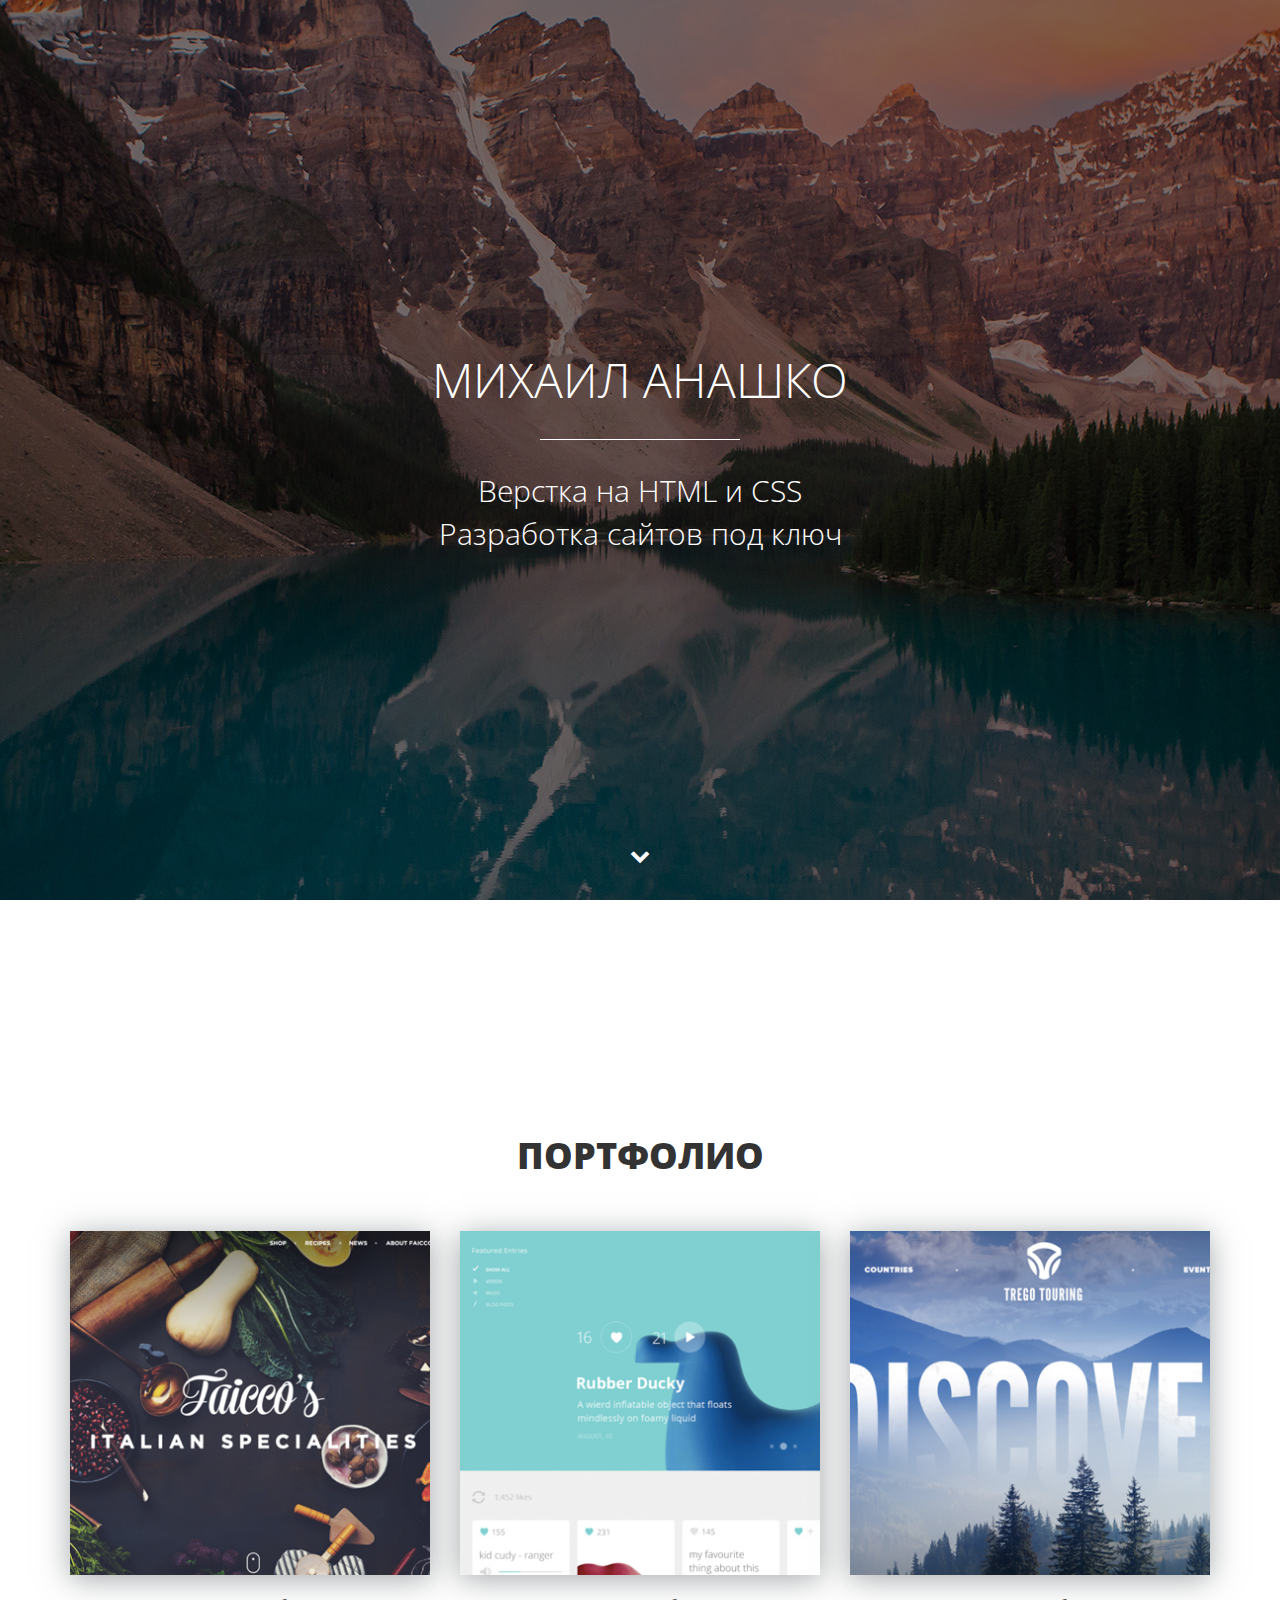
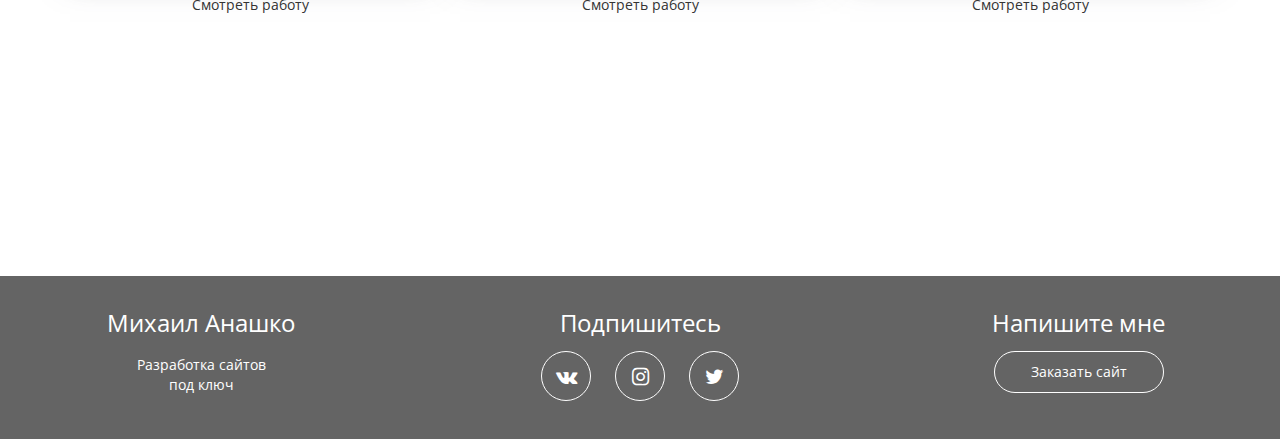
==== index.html @ 3a3146f4 "Загрузили все файлы и папки" ====
<!DOCTYPE html>
<html lang="ru">
  <head>
    <meta charset="utf-8">
    <meta http-equiv="X-UA-Compatible" content="IE=edge">
    <meta name="viewport" content="width=device-width, initial-scale=1">
    <!-- meta для соцсетей -->
    <meta property="og:url" content="">
    <meta property="og:type" content="website">
    <meta property="og:title" content="Михаил Анашко - верстка сайтов на HTML и CSS">
    <meta property="og:image" content="">
    <meta property="og:description" content="Закажите разработку сайта без посредников от 5 990 рублей">
    <meta property="og:site_name" content="Портфолио верстальщика">
    <meta property="article:author" content="Михаил Анашко">
    <!-- Заголовок сайта -->
    <title>Михаил Анашко - Портфолио</title>
    <link href="https://fonts.googleapis.com/css?family=Open+Sans:300,400,800&amp;subset=cyrillic" rel="stylesheet">
    <link href="css/bootstrap.min.css" rel="stylesheet">
    <link rel="stylesheet" href="css/fontello.css">
    <link rel="stylesheet" href="css/fontello-embedded.css">
    <link rel="stylesheet" href="css/fontello.css">
    <link rel="stylesheet" href="css/fontello-embedded.css">
    <link href="css/style.css" rel="stylesheet">
    <!-- Фавиконка -->
    <link rel="shortcut icon" type="image/x-icon" href="favicon.ico">
    <!--[if lt IE 9]>
      <script src="https://oss.maxcdn.com/html5shiv/3.7.3/html5shiv.min.js"></script>
      <script src="https://oss.maxcdn.com/respond/1.4.2/respond.min.js"></script>
    <![endif]-->
  </head>
  <body>	
	<div class="main">
    <div class="main-overlay"></div>
	   <div class="wrapper">
        <div class="main-header">
            <h1>Михаил Анашко</h1>
            <div class="main-line"></div>
            <p>Верстка на HTML и CSS
            <br>Разработка сайтов под ключ</p>
        </div>      
       </div>
       <a class="main-down" href="#"><i class="icon-down"></i></a>
	</div>
    <div class="portfolio">
     <div class="container">
      <h2 class="section-header">Портфолио</h2>
       <div class="row">
        <div class="col-lg-4">
            <div class="portfolio-block">
            <img src="img/portfolio/1.jpg" alt="Работа №">
            <a data-toggle="modal" data-work='work-1' href="#work">Смотреть работу</a>
            </div>
        </div>
        <div class="col-lg-4">
            <div class="portfolio-block">
            <img src="img/portfolio/2.jpg" alt="Работа №">
            <a data-toggle="modal" data-work='work-2' href="#work">Смотреть работу</a>
            </div>
        </div>
        <div class="col-lg-4">
            <div class="portfolio-block">
            <img src="img/portfolio/3.jpg" alt="Работа №">
            <a data-toggle="modal" data-work='work-3' href="#work">Смотреть работу</a>
            </div>
        </div>
       </div>
     </div>
    </div>
    <div class="footer">
     <div class="container">
      <div class="row">
      <div class="col-lg-3">
      <strong>Михаил Анашко</strong>
      <p>Разработка сайтов<br>под ключ</p>
      </div>
      <div class="col-lg-6">
          <strong>Подпишитесь</strong>
          <div class="social-links">
              <a href="https://vk.com/spacemushroom"><i class="icon-vk" id=""></i></a>
              <a href="https://instagram.com/mikey_omnomnom"><i class="icon-instagram" id=""></i></a>
              <a href="https://twitter.com/mikey_omnomnom"><i class="icon-twitter" id=""></i></a>
          </div>
      </div>
      <div class="col-lg-3">
      <strong>Напишите мне</strong>
      <a href="https://vk.me/spacemushroom" class="offer-btn">Заказать сайт</a>
      </div>
      </div>
     </div>

    <!-- Modal -->
    <div class="modal fade" id="work" role="dialog">
        <div class="modal-dialog" role="document">
        <div class="modal-content">
            <div class="modal-header">
            <button type="button" class="close" data-dismiss="modal" aria-label="Close"><span aria-hidden="true">&times;</span></button>
            <h4 class="modal-title">Описание проекта</h4>
            </div>
            <div class="modal-body">
                    
            </div>
        </div>
        </div>
    </div>

    <!-- jQuery (necessary for Bootstrap's JavaScript plugins) -->
    <script src="https://ajax.googleapis.com/ajax/libs/jquery/1.12.4/jquery.min.js"></script>
    <script src="js/bootstrap.min.js"></script>
    <script>
        $(function() {
            var link = $('a[data-toggle="modal"]');
            link.on('click', function(event) {
                var work = $(this).attr('data-work');
                var modal = $('.modal');
                modal.find('.modal-body').load(work+'.html');
            });
        });
    </script>
  </body>
</html>
---- css/fontello.css ----
@font-face {
  font-family: 'fontello';
  src: url('../font/fontello.eot?2247702');
  src: url('../font/fontello.eot?2247702#iefix') format('embedded-opentype'),
       url('../font/fontello.woff2?2247702') format('woff2'),
       url('../font/fontello.woff?2247702') format('woff'),
       url('../font/fontello.ttf?2247702') format('truetype'),
       url('../font/fontello.svg?2247702#fontello') format('svg');
  font-weight: normal;
  font-style: normal;
}
/* Chrome hack: SVG is rendered more smooth in Windozze. 100% magic, uncomment if you need it. */
/* Note, that will break hinting! In other OS-es font will be not as sharp as it could be */
/*
@media screen and (-webkit-min-device-pixel-ratio:0) {
  @font-face {
    font-family: 'fontello';
    src: url('../font/fontello.svg?2247702#fontello') format('svg');
  }
}
*/
 
 [class^="icon-"]:before, [class*=" icon-"]:before {
  font-family: "fontello";
  font-style: normal;
  font-weight: normal;
  speak: none;
 
  display: inline-block;
  text-decoration: inherit;
  width: 1em;
  margin-right: .2em;
  text-align: center;
  /* opacity: .8; */
 
  /* For safety - reset parent styles, that can break glyph codes*/
  font-variant: normal;
  text-transform: none;
 
  /* fix buttons height, for twitter bootstrap */
  line-height: 1em;
 
  /* Animation center compensation - margins should be symmetric */
  /* remove if not needed */
  margin-left: .2em;
 
  /* you can be more comfortable with increased icons size */
  /* font-size: 120%; */
 
  /* Font smoothing. That was taken from TWBS */
  -webkit-font-smoothing: antialiased;
  -moz-osx-font-smoothing: grayscale;
 
  /* Uncomment for 3D effect */
  /* text-shadow: 1px 1px 1px rgba(127, 127, 127, 0.3); */
}
 
.icon-down:before { content: '\e800'; } /* '' */
.icon-twitter:before { content: '\f099'; } /* '' */
.icon-instagram:before { content: '\f16d'; } /* '' */
.icon-vk:before { content: '\f189'; } /* '' */
---- css/fontello-embedded.css ----
@font-face {
  font-family: 'fontello';
  src: url('../font/fontello.eot?7148316');
  src: url('../font/fontello.eot?7148316#iefix') format('embedded-opentype'),
       url('../font/fontello.svg?7148316#fontello') format('svg');
  font-weight: normal;
  font-style: normal;
}
@font-face {
  font-family: 'fontello';
  src: url('[data-uri]') format('woff'),
       url('[data-uri]') format('truetype');
}
/* Chrome hack: SVG is rendered more smooth in Windozze. 100% magic, uncomment if you need it. */
/* Note, that will break hinting! In other OS-es font will be not as sharp as it could be */
/*
@media screen and (-webkit-min-device-pixel-ratio:0) {
  @font-face {
    font-family: 'fontello';
    src: url('../font/fontello.svg?7148316#fontello') format('svg');
  }
}
*/
 
 [class^="icon-"]:before, [class*=" icon-"]:before {
  font-family: "fontello";
  font-style: normal;
  font-weight: normal;
  speak: none;
 
  display: inline-block;
  text-decoration: inherit;
  width: 1em;
  margin-right: .2em;
  text-align: center;
  /* opacity: .8; */
 
  /* For safety - reset parent styles, that can break glyph codes*/
  font-variant: normal;
  text-transform: none;
     
  /* fix buttons height, for twitter bootstrap */
  line-height: 1em;
 
  /* Animation center compensation - margins should be symmetric */
  /* remove if not needed */
  margin-left: .2em;
 
  /* you can be more comfortable with increased icons size */
  /* font-size: 120%; */
 
  /* Uncomment for 3D effect */
  /* text-shadow: 1px 1px 1px rgba(127, 127, 127, 0.3); */
}
.icon-down:before { content: '\e800'; } /* '' */
.icon-twitter:before { content: '\f099'; } /* '' */
.icon-instagram:before { content: '\f16d'; } /* '' */
.icon-vk:before { content: '\f189'; } /* '' */
---- css/fontello.css ----
@font-face {
  font-family: 'fontello';
  src: url('../font/fontello.eot?2247702');
  src: url('../font/fontello.eot?2247702#iefix') format('embedded-opentype'),
       url('../font/fontello.woff2?2247702') format('woff2'),
       url('../font/fontello.woff?2247702') format('woff'),
       url('../font/fontello.ttf?2247702') format('truetype'),
       url('../font/fontello.svg?2247702#fontello') format('svg');
  font-weight: normal;
  font-style: normal;
}
/* Chrome hack: SVG is rendered more smooth in Windozze. 100% magic, uncomment if you need it. */
/* Note, that will break hinting! In other OS-es font will be not as sharp as it could be */
/*
@media screen and (-webkit-min-device-pixel-ratio:0) {
  @font-face {
    font-family: 'fontello';
    src: url('../font/fontello.svg?2247702#fontello') format('svg');
  }
}
*/
 
 [class^="icon-"]:before, [class*=" icon-"]:before {
  font-family: "fontello";
  font-style: normal;
  font-weight: normal;
  speak: none;
 
  display: inline-block;
  text-decoration: inherit;
  width: 1em;
  margin-right: .2em;
  text-align: center;
  /* opacity: .8; */
 
  /* For safety - reset parent styles, that can break glyph codes*/
  font-variant: normal;
  text-transform: none;
 
  /* fix buttons height, for twitter bootstrap */
  line-height: 1em;
 
  /* Animation center compensation - margins should be symmetric */
  /* remove if not needed */
  margin-left: .2em;
 
  /* you can be more comfortable with increased icons size */
  /* font-size: 120%; */
 
  /* Font smoothing. That was taken from TWBS */
  -webkit-font-smoothing: antialiased;
  -moz-osx-font-smoothing: grayscale;
 
  /* Uncomment for 3D effect */
  /* text-shadow: 1px 1px 1px rgba(127, 127, 127, 0.3); */
}
 
.icon-down:before { content: '\e800'; } /* '' */
.icon-twitter:before { content: '\f099'; } /* '' */
.icon-instagram:before { content: '\f16d'; } /* '' */
.icon-vk:before { content: '\f189'; } /* '' */
---- css/fontello-embedded.css ----
@font-face {
  font-family: 'fontello';
  src: url('../font/fontello.eot?7148316');
  src: url('../font/fontello.eot?7148316#iefix') format('embedded-opentype'),
       url('../font/fontello.svg?7148316#fontello') format('svg');
  font-weight: normal;
  font-style: normal;
}
@font-face {
  font-family: 'fontello';
  src: url('[data-uri]') format('woff'),
       url('[data-uri]') format('truetype');
}
/* Chrome hack: SVG is rendered more smooth in Windozze. 100% magic, uncomment if you need it. */
/* Note, that will break hinting! In other OS-es font will be not as sharp as it could be */
/*
@media screen and (-webkit-min-device-pixel-ratio:0) {
  @font-face {
    font-family: 'fontello';
    src: url('../font/fontello.svg?7148316#fontello') format('svg');
  }
}
*/
 
 [class^="icon-"]:before, [class*=" icon-"]:before {
  font-family: "fontello";
  font-style: normal;
  font-weight: normal;
  speak: none;
 
  display: inline-block;
  text-decoration: inherit;
  width: 1em;
  margin-right: .2em;
  text-align: center;
  /* opacity: .8; */
 
  /* For safety - reset parent styles, that can break glyph codes*/
  font-variant: normal;
  text-transform: none;
     
  /* fix buttons height, for twitter bootstrap */
  line-height: 1em;
 
  /* Animation center compensation - margins should be symmetric */
  /* remove if not needed */
  margin-left: .2em;
 
  /* you can be more comfortable with increased icons size */
  /* font-size: 120%; */
 
  /* Uncomment for 3D effect */
  /* text-shadow: 1px 1px 1px rgba(127, 127, 127, 0.3); */
}
.icon-down:before { content: '\e800'; } /* '' */
.icon-twitter:before { content: '\f099'; } /* '' */
.icon-instagram:before { content: '\f16d'; } /* '' */
.icon-vk:before { content: '\f189'; } /* '' */
---- css/style.css ----
body {
	font-family: 'Open Sans', sans-serif;
    margin: 0;
    padding: 0;
}
html {
	font-size: 10px;
}
a:active, a:visited, a:focus {
	outline: none;
	text-decoration: none;
}
.wrapper {
	display:table-cell;
	vertical-align:middle;
}
.main {
	position: relative;
	width: 100%;
	display:table;
	text-align: center;
	background-color: #000;
	color: #fff;
	height: 100vh;
	background: #fff url(../img/main-bg.jpg) center center no-repeat;
}
.main-overlay {
	z-index: 1;
	position: absolute;
	width: 100%;
	height: 100%;
	background-color: rgba(0,0,0,0.5);
}
.main h1 {
	margin-bottom: 2.4rem;
	font-weight: 300;
	text-transform: uppercase;
	font-size: 4.8rem;
}
.main p {
	font-size: 3rem;
	font-weight: 300;
}
.main-line {
	width: 200px;
	height: 1px;
	background-color: #fff;
	margin: 0 auto;
}
.main-header {
	z-index: 2;
	position: relative;
}
.main-down {
	position: absolute;
	bottom: 2rem;
	color: #fff;
	z-index: 3;
	display: inline-block;
	font-size: 2rem;
	width: 50px;
	height: 50px;
	border-radius: 50%;
	border: 1px solid transparent;
	line-height: 50px;
	left: 50%;
	margin-left: -25px;
	transition: 0.2s;
}
.main-down:hover {
	color: #fff;
	border-color: #fff;
}
.portfolio {
	padding: 20rem 0px;
	text-align: center;
}
.section-header {
	text-align: center;
	text-transform: uppercase;
	font-weight: 800;
	font-size: 3.6rem;
	margin-bottom: 5rem;
}
.portfolio img {
	width: 100%;
	max-width: 360px;
	box-shadow: 0px 4px 29px 0px rgba(87, 92, 97, 0.54);
}
.portfolio a {
	display: block;
	margin: 2rem auto 6rem;
	color: #333;
	width: 17rem;
	border-bottom: 1px solid transparent;
}
.portfolio a:hover {
	text-decoration: none;
	border-bottom: 1px dotted #333;
}
.footer {
	background-color: #646464;
	color: #fff;
	text-align: center;
	padding: 3rem 0;
}
.footer strong {
	font-weight: 400;
	font-size: 2.4rem;
}
.social-links {
	margin-top: 1rem;
}
.social-links a {
	width: 5rem;
	height: 5rem;
	line-height: 5rem;
	display: inline-block;
	color: #fff;
	border: solid 1px #fff;
	border-radius: 50%;
	margin-left: 1rem;
	margin-right: 1rem;
	font-size: 2rem;
}
.social-links a:hover {
	background-color: #fff;
	color: #646464;
	transition: 0.2s;
}
.offer-btn {
	display: block;
	width: 80%;
	max-width: 170px;
	margin: 1rem auto;
	border: 1px solid #fff;
	padding-top: 1rem;
	padding-bottom: 1rem;
	color: #fff;
	border-radius: 100px;
	transition: 0.2s;	
}
.offer-btn:hover {
	text-decoration: none;
	background-color: #fff;
	color: #646464;
}
.modal {
	color: #000;
}
.modal img {
	width: 100%;
}
.modal-title {
	font-weight: 800;
	font-size: 2rem;
}
.close {
	background-color: transparent;
	border: none;
	font-size: 2.5rem;
	position: absolute;
	right: 2rem;
	top: 1rem;
}
.modal-btn {
	display: inline-block;
	color: #333;
	border: 1px solid #333;
	padding: 10px 20px;
	border-radius: 12px;
}
.modal-btn:hover {
	text-decoration: none;
	background-color: #333;
	color: #fff;
}
@media (min-width: 0px) and (max-width: 767px) {
  html {
  	font-size: 7px;
  }
  .footer strong {
  	margin: 3rem 0;
  	display: inline-block;
  }
  .social-links a {
  	font-size: 1.5rem;
  }
}
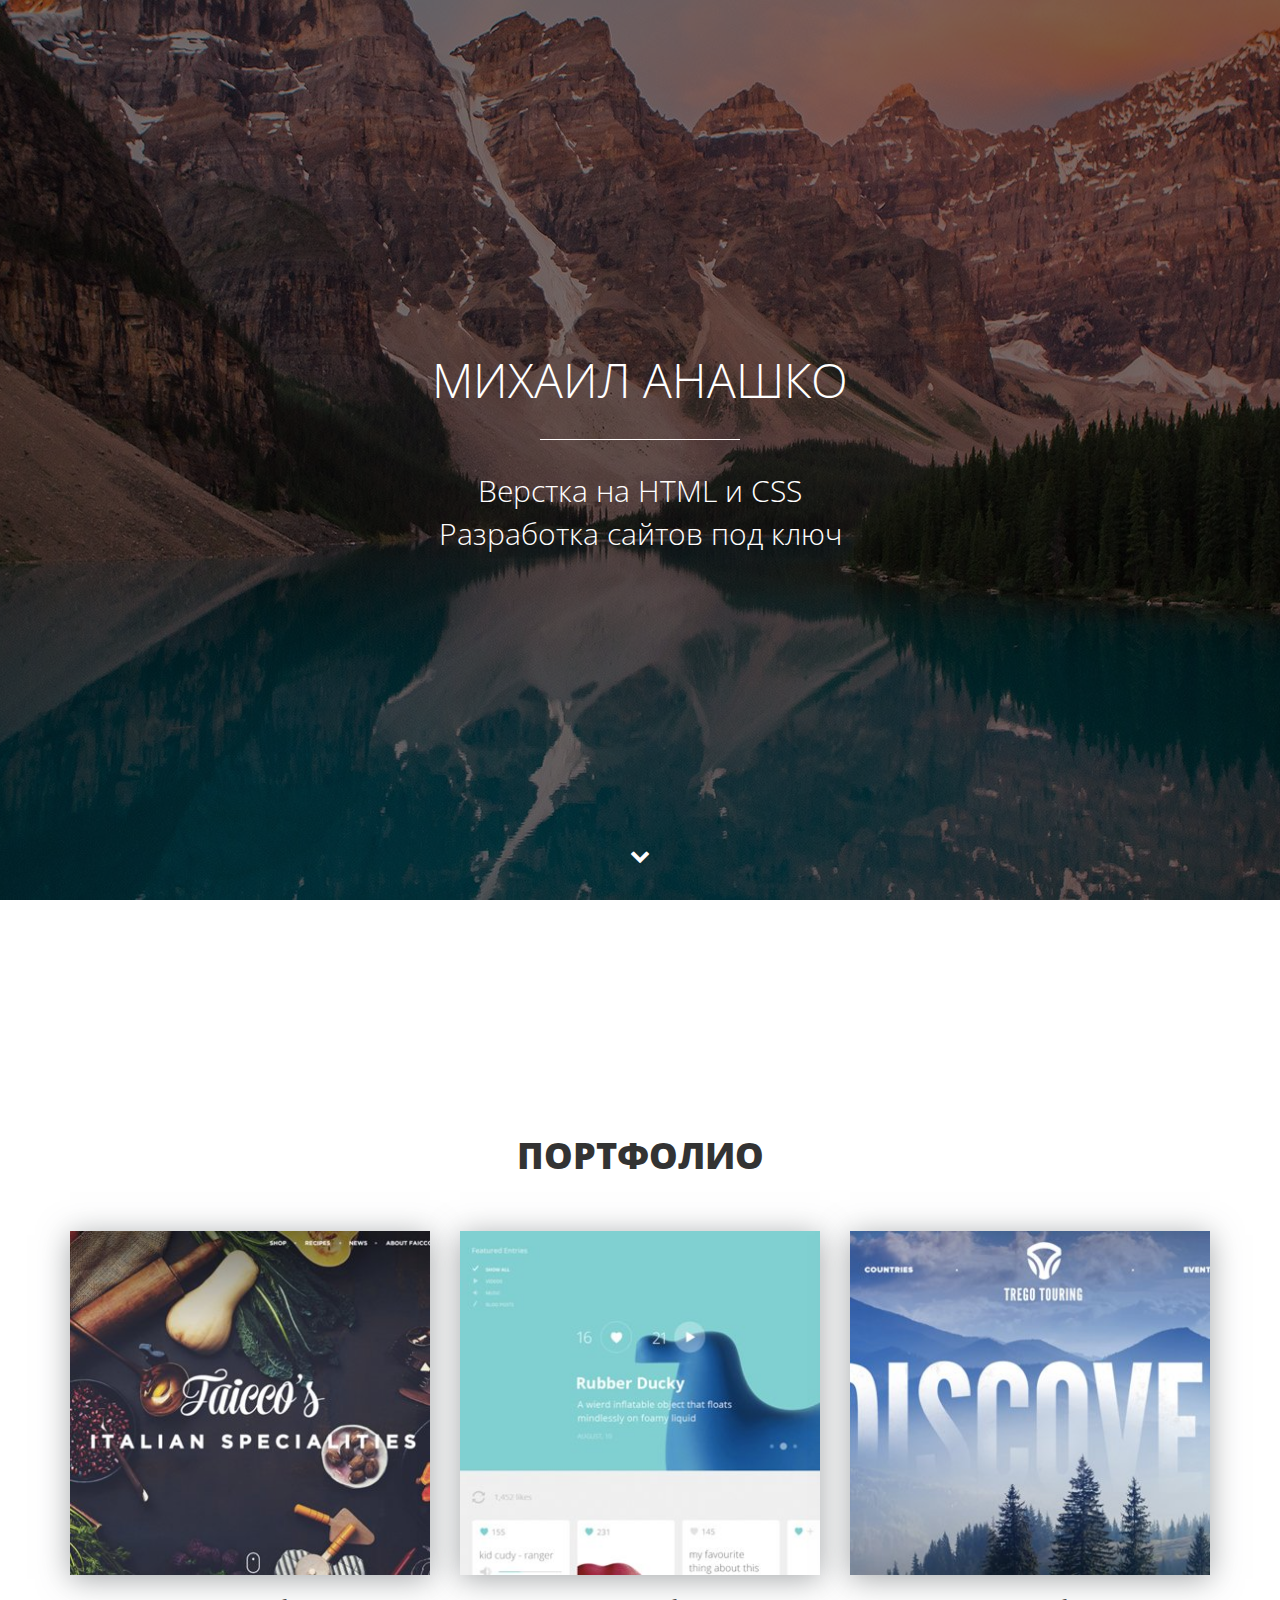
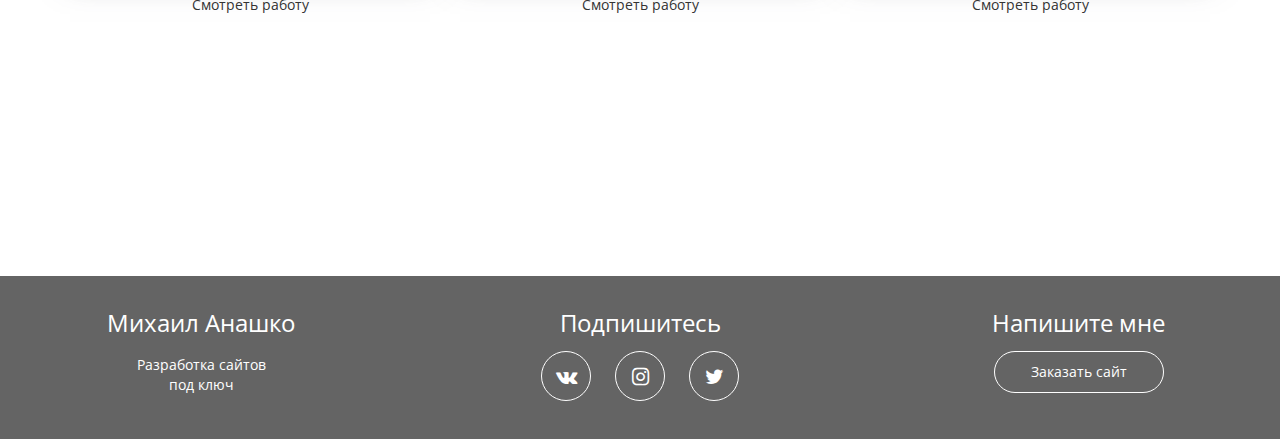
==== commit 060f719e: "Изменен код на основной странице сайта" ====
--- a/index.html
+++ b/index.html
@@ -39,9 +39,9 @@
             <br>Разработка сайтов под ключ</p>
         </div>      
        </div>
-       <a class="main-down" href="#"><i class="icon-down"></i></a>
+       <a class="main-down" href="#portfolio"><i class="icon-down"></i></a>
 	</div>
-    <div class="portfolio">
+    <div class="portfolio" id="portfolio">
      <div class="container">
       <h2 class="section-header">Портфолио</h2>
        <div class="row">
@@ -116,5 +116,15 @@
             });
         });
     </script>
+    <script>
+        $(document).ready(function() {
+            $(".slowly").on("ckick", function (event) {
+                event.preventDefault();
+                var id = $(this).attr('href'),
+                    top = $(id).offset().top;
+                    $('body,html').animate({scrollTop: top}, 800);
+            });
+        }); 
+    </script>
   </body>
 </html>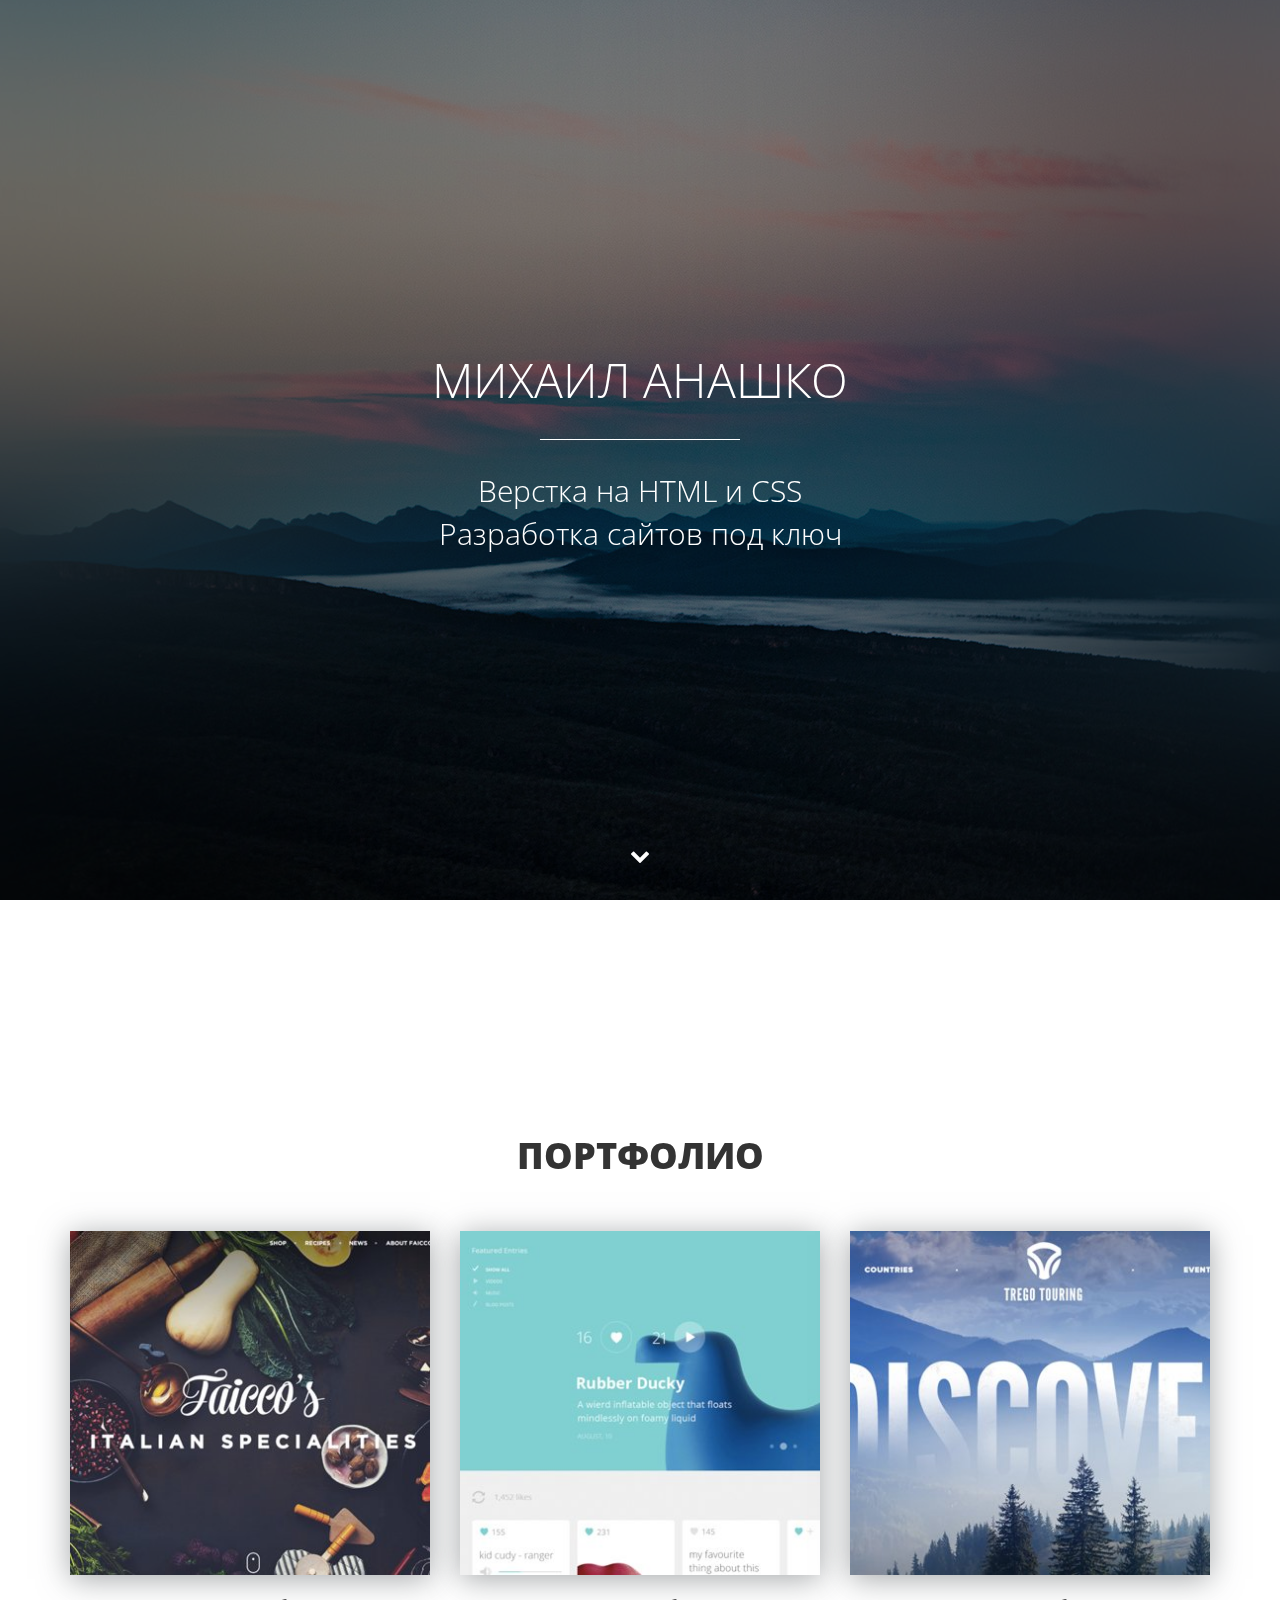
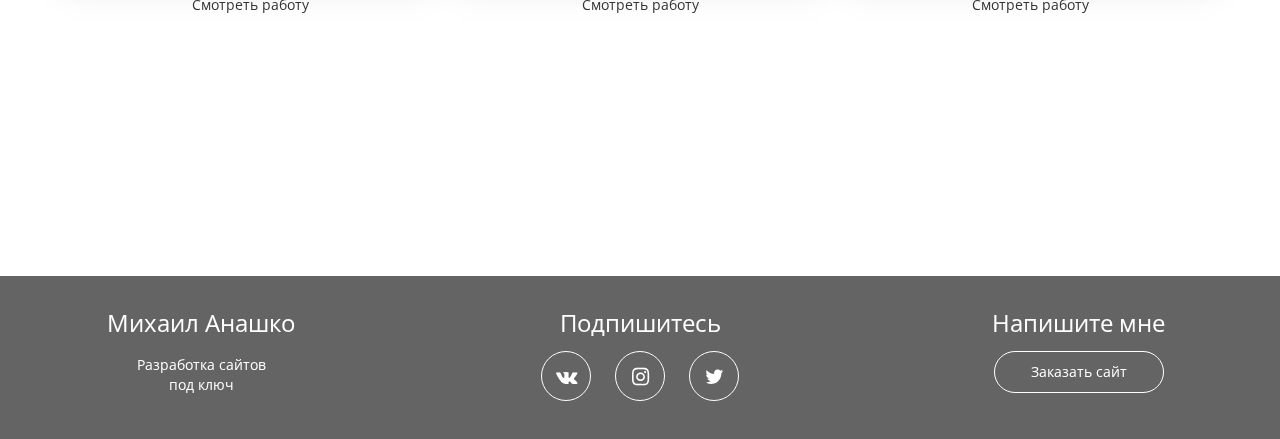
==== commit d7689777: "Добавлен параллакс эффект" ====
--- a/index.html
+++ b/index.html
@@ -29,7 +29,7 @@
     <![endif]-->
   </head>
   <body>	
-	<div class="main">
+	<div class="main parallax-window" data-parallax="scroll" data-image-src="img/main-bg.jpg">
     <div class="main-overlay"></div>
 	   <div class="wrapper">
         <div class="main-header">
@@ -39,7 +39,7 @@
             <br>Разработка сайтов под ключ</p>
         </div>      
        </div>
-       <a class="main-down" href="#portfolio"><i class="icon-down"></i></a>
+       <a class="main-down slowly" href="#portfolio"><i class="icon-down"></i></a>
 	</div>
     <div class="portfolio" id="portfolio">
      <div class="container">
@@ -106,6 +106,7 @@
     <!-- jQuery (necessary for Bootstrap's JavaScript plugins) -->
     <script src="https://ajax.googleapis.com/ajax/libs/jquery/1.12.4/jquery.min.js"></script>
     <script src="js/bootstrap.min.js"></script>
+    <script src="js/parallax.min.js"></script>
     <script>
         $(function() {
             var link = $('a[data-toggle="modal"]');
@@ -117,14 +118,18 @@
         });
     </script>
     <script>
-        $(document).ready(function() {
-            $(".slowly").on("ckick", function (event) {
-                event.preventDefault();
-                var id = $(this).attr('href'),
-                    top = $(id).offset().top;
-                    $('body,html').animate({scrollTop: top}, 800);
-            });
-        }); 
+        $(document).ready(function(){
+         $(".slowly").on("click", function (event) {
+        //отменяем стандартную обработку нажатия по ссылке
+        event.preventDefault();
+        //забираем идентификатор бока с атрибута href
+        var id  = $(this).attr('href'),
+        //узнаем высоту от начала страницы до блока на который ссылается якорь
+            top = $(id).offset().top;
+        //анимируем переход на расстояние - top за 1500 мс
+        $('body,html').animate({scrollTop: top}, 800);
+    });
+});
     </script>
   </body>
 </html>